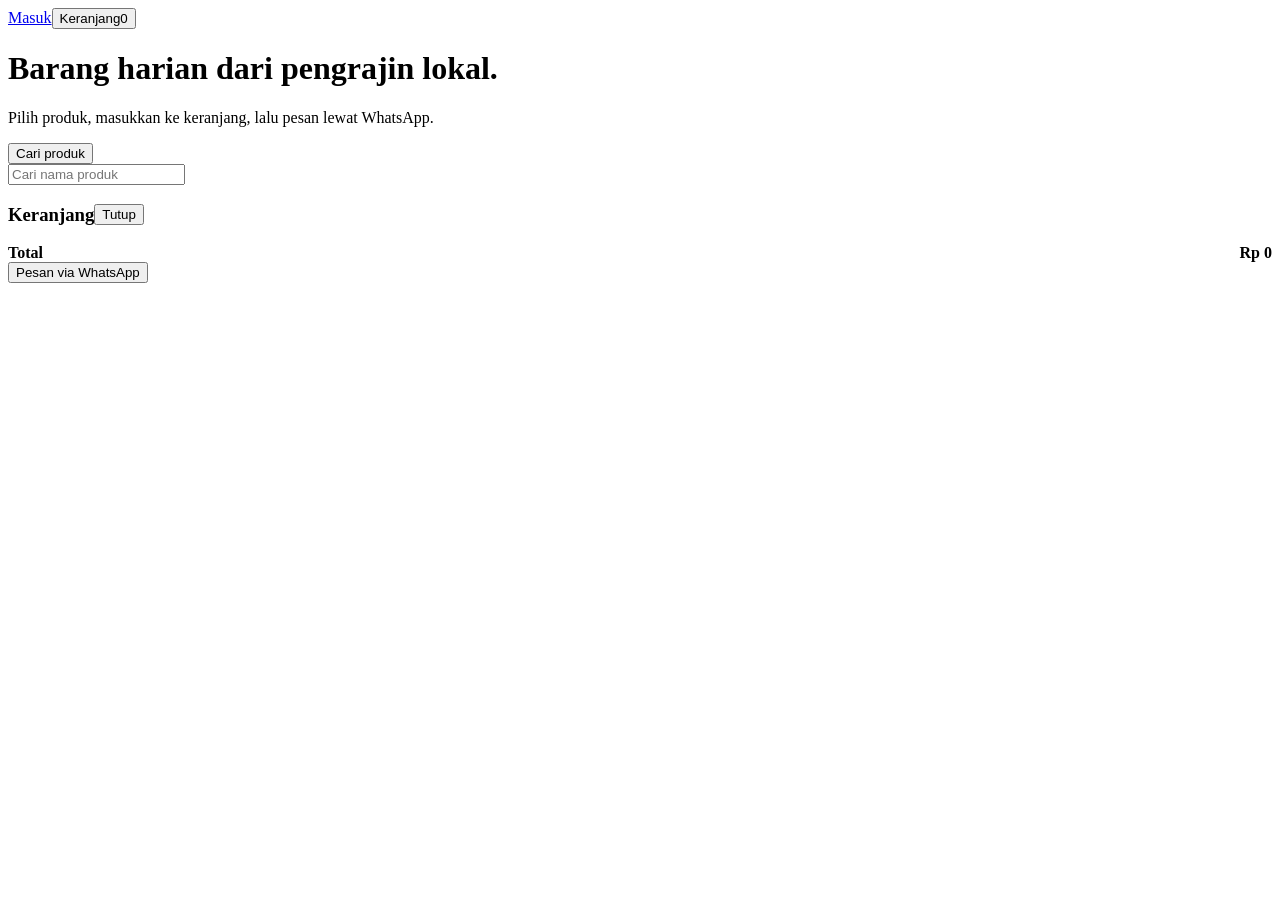
==== index.html @ d32e11f3 "Add files via upload" ====
<!DOCTYPE html><html lang="id"><head><meta charset="utf-8"><meta name="viewport" content="width=device-width, initial-scale=1, viewport-fit=cover"><link href="https://fonts.googleapis.com/css2?family=Bricolage+Grotesque:wght@600;700&family=Figtree:wght@400;500;600&display=swap" rel="stylesheet"><link rel="stylesheet" href="css/style.css"><title>Toko Online</title></head>
<body>
<nav class="nav"><div class="wrap"><div class="logo brand"><i></i></div><div class="sp"></div>
<a class="btn ghost sm" href="login.html">Masuk</a><button class="btn sm" onclick="drawer(true)">Keranjang<span class="cartn" id="cn">0</span></button></div></nav>
<div class="wrap">
<div class="hero"><h1>Barang harian dari pengrajin lokal.</h1><p>Pilih produk, masukkan ke keranjang, lalu pesan lewat WhatsApp.</p><button class="btn" onclick="$('cari').focus()">Cari produk</button></div>
<div class="tools" id="cats"><input class="search" id="cari" placeholder="Cari nama produk" aria-label="Cari produk"></div>
<div class="grid" id="grid"></div></div>
<aside class="drawer" id="drawer" aria-label="Keranjang">
<div style="display:flex;align-items:center"><h3>Keranjang</h3><div class="sp"></div><button class="btn ghost sm" onclick="drawer(false)">Tutup</button></div>
<div class="list" id="clist"></div>
<div style="display:flex;justify-content:space-between;font-weight:600"><span>Total</span><span id="ctot">Rp 0</span></div>
<button class="btn" onclick="order()">Pesan via WhatsApp</button></aside>
<script src="js/config.js"></script><script src="js/common.js"></script>
<script>
let P=[],S={nama:'Toko Saya'},cart={},cat='Semua',q='';
(async()=>{S=await loadJSON('data/settings.json',S);brand(S);P=await loadJSON('data/products.json',[]);renderStore()})();
const pic=p=>p.img?`<img src="${esc(src(p.img))}" alt="${esc(p.n)}" loading="lazy">`:'📦';
function renderStore(){
  const cats=['Semua',...new Set(P.map(p=>p.c))];
  $('cats').querySelectorAll('.chip').forEach(e=>e.remove());
  cats.forEach(c=>{const b=document.createElement('button');b.className='chip'+(c===cat?' on':'');b.textContent=c;b.onclick=()=>{cat=c;renderStore()};$('cats').appendChild(b)});
  const l=P.filter(p=>(cat==='Semua'||p.c===cat)&&p.n.toLowerCase().includes(q));
  $('grid').innerHTML=l.length?l.map(p=>`<article class="prod"><div class="img" style="background:var(--soft)">${pic(p)}</div><div class="b"><span class="cat">${esc(p.c)}</span><h3 style="font-size:17px">${esc(p.n)}</h3>${p.d?`<p class="desc">${esc(p.d)}</p>`:''}${p.s===0?'<span class="badge b-bad">Habis</span>':p.s<=5?`<span class="badge b-warn">Sisa ${p.s}</span>`:''}<div class="row"><span class="price">${rp(p.p)}</span><button class="btn sm" ${p.s===0?'disabled':''} onclick="add(${p.id})">Tambah</button></div></div></article>`).join(''):'<p class="empty" style="grid-column:1/-1">Belum ada produk yang cocok. Coba kata kunci lain.</p>';
  renderCart();
}
$('cari').oninput=e=>{q=e.target.value.toLowerCase();renderStore()};
function add(id){const p=P.find(x=>x.id===id);if((cart[id]||0)<p.s){cart[id]=(cart[id]||0)+1;renderCart();drawer(true)}}
function chg(id,d){const p=P.find(x=>x.id===id),n=(cart[id]||0)+d;if(n<=0)delete cart[id];else if(n<=p.s)cart[id]=n;renderCart()}
const items=()=>Object.keys(cart).map(Number).map(i=>P.find(x=>x.id===i)).filter(Boolean);
function renderCart(){
  const l=items();$('cn').textContent=l.reduce((a,p)=>a+cart[p.id],0);
  $('clist').innerHTML=l.length?l.map(p=>`<div class="li"><div class="t" style="background:var(--soft)">${pic(p)}</div><div><div style="font-weight:500">${esc(p.n)}</div><small style="color:var(--mute)">${rp(p.p)}</small></div><div class="qty"><button onclick="chg(${p.id},-1)" aria-label="Kurangi">−</button>${cart[p.id]}<button onclick="chg(${p.id},1)" aria-label="Tambah">+</button></div></div>`).join(''):'<p class="empty">Keranjang masih kosong. Tambahkan produk dari daftar.</p>';
  $('ctot').textContent=rp(l.reduce((a,p)=>a+cart[p.id]*p.p,0));
}
function drawer(o){$('drawer').classList.toggle('on',o)}
function order(){
  const l=items();if(!l.length)return;
  if(!S.wa){alert('Nomor WhatsApp toko belum diatur. Hubungi pemilik toko.');return}
  const tot=l.reduce((a,p)=>a+cart[p.id]*p.p,0);
  const txt='Halo, saya ingin memesan:\n'+l.map(p=>`- ${p.n} x${cart[p.id]} = ${rp(p.p*cart[p.id])}`).join('\n')+'\nTotal: '+rp(tot);
  open('https://wa.me/'+S.wa+'?text='+encodeURIComponent(txt),'_blank');
}
</script></body></html>
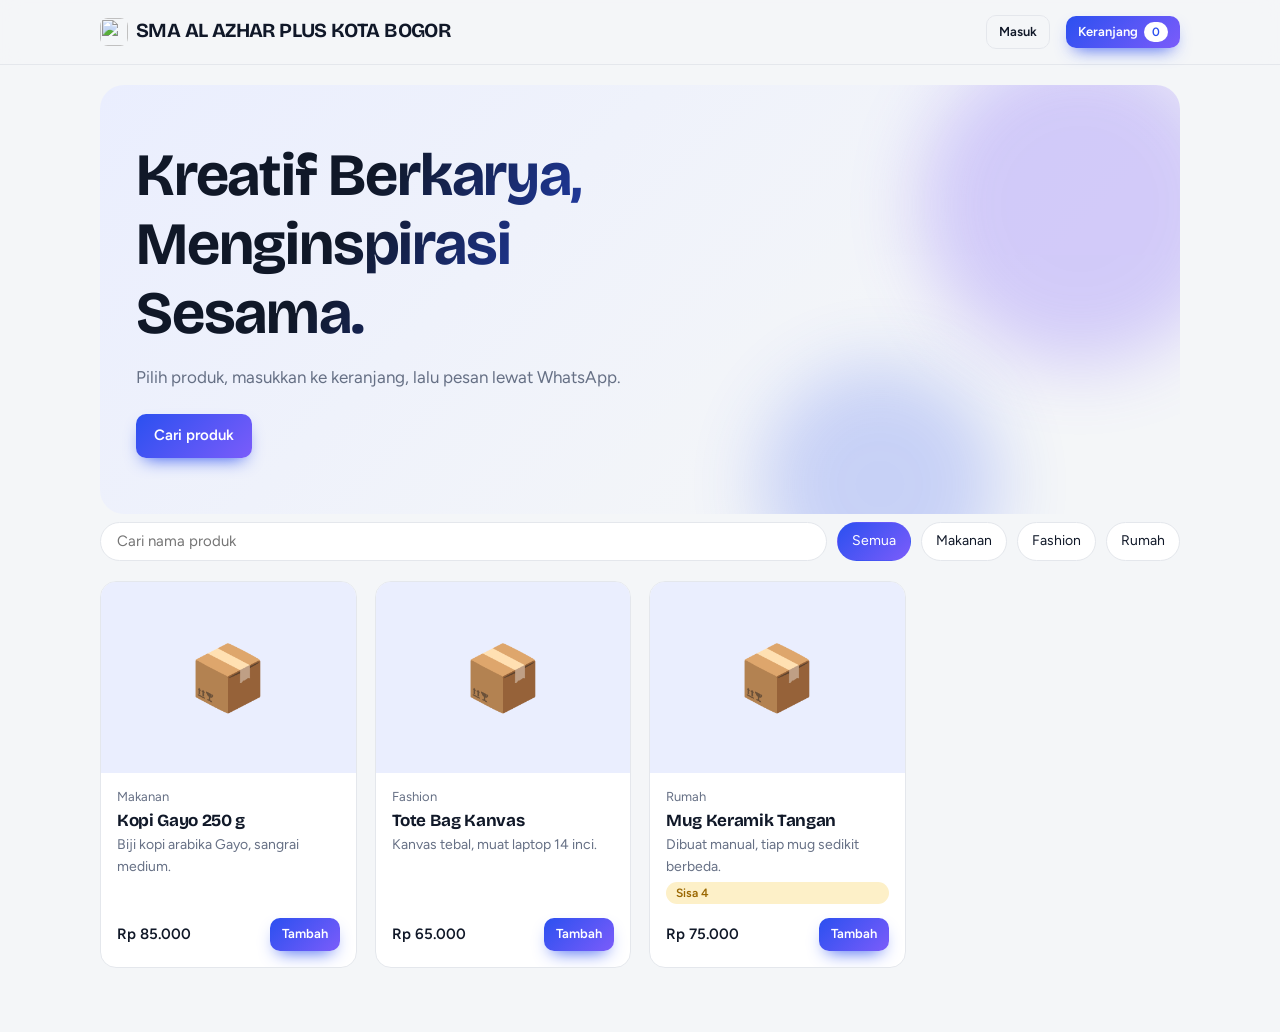
==== commit 573974c9: "Update index.html" ====
--- a/index.html
+++ b/index.html
@@ -3,7 +3,7 @@
 <nav class="nav"><div class="wrap"><div class="logo brand"><i></i></div><div class="sp"></div>
 <a class="btn ghost sm" href="login.html">Masuk</a><button class="btn sm" onclick="drawer(true)">Keranjang<span class="cartn" id="cn">0</span></button></div></nav>
 <div class="wrap">
-<div class="hero"><h1>Barang harian dari pengrajin lokal.</h1><p>Pilih produk, masukkan ke keranjang, lalu pesan lewat WhatsApp.</p><button class="btn" onclick="$('cari').focus()">Cari produk</button></div>
+<div class="hero"><h1>Kreatif Berkarya, Menginspirasi Sesama.</h1><p>Pilih produk, masukkan ke keranjang, lalu pesan lewat WhatsApp.</p><button class="btn" onclick="$('cari').focus()">Cari produk</button></div>
 <div class="tools" id="cats"><input class="search" id="cari" placeholder="Cari nama produk" aria-label="Cari produk"></div>
 <div class="grid" id="grid"></div></div>
 <aside class="drawer" id="drawer" aria-label="Keranjang">
--- a/css/style.css
+++ b/css/style.css
@@ -0,0 +1,155 @@
+
+:root{--bg:#F4F6F8;--card:#fff;--ink:#101828;--mute:#667085;--line:#E4E7EC;--acc:#2B50F0;--acc-ink:#fff;--soft:#EAEEFE;--ok:#0E8F6B;--okbg:#DDF5EC;--warn:#9A6700;--warnbg:#FDF0C8;--bad:#C0392B;--badbg:#FBE3E0;
+box-sizing:border-box;padding-top:env(safe-area-inset-top,0px);padding-bottom:env(safe-area-inset-bottom,0px)}
+@media (prefers-color-scheme:dark){:root:not([data-theme="light"]){--bg:#0D1117;--card:#161B22;--ink:#EDF0F4;--mute:#98A2B3;--line:#2A313C;--acc:#6D8BFF;--acc-ink:#0D1117;--soft:#1C2542;--ok:#4CD1A5;--okbg:#12332A;--warn:#F5C451;--warnbg:#3A2F10;--bad:#FF8A7A;--badbg:#3D1D19}}
+:root[data-theme="dark"]{--bg:#0D1117;--card:#161B22;--ink:#EDF0F4;--mute:#98A2B3;--line:#2A313C;--acc:#6D8BFF;--acc-ink:#0D1117;--soft:#1C2542;--ok:#4CD1A5;--okbg:#12332A;--warn:#F5C451;--warnbg:#3A2F10;--bad:#FF8A7A;--badbg:#3D1D19}
+html{scroll-padding-top:env(safe-area-inset-top,0px)}
+*{box-sizing:border-box}
+body{margin:0;background:var(--bg);color:var(--ink);font:400 15px/1.55 Figtree,system-ui,sans-serif}
+h1,h2,h3{font-family:'Bricolage Grotesque',Figtree,sans-serif;margin:0;letter-spacing:-.02em;line-height:1.15}
+button,input,select{font:inherit;color:inherit}
+button{cursor:pointer}
+:focus-visible{outline:2px solid var(--acc);outline-offset:2px}
+.btn{background:var(--acc);color:var(--acc-ink);border:0;border-radius:10px;padding:10px 18px;font-weight:600}
+.btn.ghost{background:transparent;color:var(--ink);border:1px solid var(--line)}
+.btn.sm{padding:6px 12px;font-size:13px}
+.btn:hover{filter:brightness(1.08)}
+.view{display:none}.view.on{display:block}
+.wrap{max-width:1120px;margin:0 auto;padding:0 20px}
+/* store */
+.nav{position:sticky;top:0;background:var(--bg);border-bottom:1px solid var(--line);z-index:5}
+.nav .wrap{display:flex;align-items:center;gap:16px;height:64px}
+.logo{font:700 20px 'Bricolage Grotesque',sans-serif;letter-spacing:-.03em}
+.logo i{display:inline-block;width:12px;height:12px;background:var(--acc);border-radius:3px;margin-right:8px}
+.sp{flex:1}
+.hero{padding:56px 0 32px}
+.hero h1{font-size:clamp(34px,6vw,60px);max-width:14ch}
+.hero p{color:var(--mute);max-width:46ch;margin:16px 0 24px;font-size:17px}
+.tools{display:flex;gap:10px;flex-wrap:wrap;margin:8px 0 20px}
+.chip{border:1px solid var(--line);background:var(--card);border-radius:99px;padding:6px 14px;font-size:14px}
+.chip.on{background:var(--ink);color:var(--bg);border-color:var(--ink)}
+.search{flex:1;min-width:180px;border:1px solid var(--line);background:var(--card);border-radius:99px;padding:7px 16px}
+.grid{display:grid;grid-template-columns:repeat(auto-fill,minmax(230px,1fr));gap:18px;padding-bottom:64px}
+.prod{background:var(--card);border:1px solid var(--line);border-radius:16px;overflow:hidden;display:flex;flex-direction:column}
+.prod .img{aspect-ratio:4/3;display:grid;place-items:center;font-size:64px}
+.prod .b{padding:14px 16px 16px;display:flex;flex-direction:column;gap:4px;flex:1}
+.prod .cat{color:var(--mute);font-size:13px}
+.prod .row{display:flex;justify-content:space-between;align-items:center;margin-top:auto;padding-top:10px}
+.price{font-weight:600}
+.badge{border-radius:99px;padding:2px 10px;font-size:12px;font-weight:600;display:inline-block}
+.b-ok{background:var(--okbg);color:var(--ok)}.b-warn{background:var(--warnbg);color:var(--warn)}.b-bad{background:var(--badbg);color:var(--bad)}
+.cartn{background:var(--acc);color:var(--acc-ink);border-radius:99px;font-size:12px;padding:1px 8px;margin-left:6px}
+.drawer{position:fixed;top:0;right:0;bottom:0;width:min(400px,100%);background:var(--card);border-left:1px solid var(--line);z-index:20;transform:translateX(100%);transition:transform .25s;padding:20px;display:flex;flex-direction:column;gap:14px;padding-top:calc(20px + env(safe-area-inset-top,0px));padding-bottom:calc(20px + env(safe-area-inset-bottom,0px))}
+.drawer.on{transform:none}
+.drawer .list{flex:1;overflow:auto;display:flex;flex-direction:column;gap:12px}
+.li{display:flex;gap:12px;align-items:center}
+.li .t{width:44px;height:44px;border-radius:10px;display:grid;place-items:center;font-size:24px}
+.qty{display:flex;align-items:center;gap:8px;margin-left:auto}
+.qty button{width:26px;height:26px;border-radius:8px;border:1px solid var(--line);background:none}
+.empty{color:var(--mute);text-align:center;padding:32px 0}
+/* login */
+.auth{min-height:100vh;display:grid;grid-template-columns:1fr 1fr}
+.auth .side{background:var(--ink);color:var(--bg);padding:48px;display:flex;flex-direction:column;justify-content:space-between}
+.auth .side h2{font-size:clamp(28px,4vw,44px);max-width:14ch}
+.auth .side p{opacity:.7;max-width:36ch}
+.auth .form{display:grid;place-items:center;padding:32px 20px}
+.card{background:var(--card);border:1px solid var(--line);border-radius:16px;padding:24px}
+.form .card{width:min(400px,100%);padding:32px}
+label{display:block;font-weight:500;font-size:14px;margin:16px 0 6px}
+input,select{width:100%;border:1px solid var(--line);background:var(--bg);border-radius:10px;padding:10px 12px}
+.err{color:var(--bad);font-size:14px;min-height:20px;margin-top:10px}
+.hint{color:var(--mute);font-size:13px;margin-top:16px;background:var(--soft);padding:10px 12px;border-radius:10px}
+/* dashboard */
+.dash{display:grid;grid-template-columns:230px 1fr;min-height:100vh}
+.sb{background:var(--card);border-right:1px solid var(--line);padding:20px 14px;display:flex;flex-direction:column;gap:4px}
+.sb .logo{padding:0 10px 18px}
+.sb a{display:block;padding:9px 12px;border-radius:10px;color:var(--mute);text-decoration:none;font-weight:500;cursor:pointer}
+.sb a.on{background:var(--soft);color:var(--acc)}
+.main{padding:24px;min-width:0}
+.top{display:flex;align-items:center;gap:12px;margin-bottom:22px;flex-wrap:wrap}
+.top h2{font-size:26px}
+.stats{display:grid;grid-template-columns:repeat(auto-fit,minmax(200px,1fr));gap:14px;margin-bottom:14px}
+.stat small{color:var(--mute)}.stat b{display:block;font:700 26px 'Bricolage Grotesque',sans-serif;margin-top:4px}
+.stat span{font-size:13px;color:var(--ok)}
+.two{display:grid;grid-template-columns:1.6fr 1fr;gap:14px;margin-bottom:14px}
+.scroll{overflow-x:auto}
+table{width:100%;border-collapse:collapse;font-size:14px}
+th{text-align:left;color:var(--mute);font-weight:500;padding:8px 10px;border-bottom:1px solid var(--line)}
+td{padding:10px;border-bottom:1px solid var(--line);white-space:nowrap}
+tr:last-child td{border-bottom:0}
+.bar{fill:var(--acc);opacity:.85}.bar:hover{opacity:1}
+.ax{fill:var(--mute);font-size:11px}
+.pane{display:none}.pane.on{display:block}
+textarea{width:100%;border:1px solid var(--line);background:var(--bg);border-radius:10px;padding:10px 12px;resize:vertical}
+.prod .img{overflow:hidden}.prod .img img{width:100%;height:100%;object-fit:cover}
+.li .t{overflow:hidden;flex:none}.li .t img{width:100%;height:100%;object-fit:cover}
+.desc{color:var(--mute);font-size:14px;margin:0;display:-webkit-box;-webkit-line-clamp:2;-webkit-box-orient:vertical;overflow:hidden}
+.modal{position:fixed;inset:0;background:rgba(16,24,40,.55);display:none;place-items:center;padding:16px;z-index:30;overflow:auto}.modal.on{display:grid}
+.modal .card{width:min(480px,100%)}
+.drop{display:grid;place-items:center;aspect-ratio:16/9;border:1.5px dashed var(--line);border-radius:12px;overflow:hidden;cursor:pointer;color:var(--mute);margin:0}.drop img{width:100%;height:100%;object-fit:cover}
+.row3{display:grid;grid-template-columns:1.4fr 1fr 1fr;gap:10px}
+@media (max-width:520px){.row3{grid-template-columns:1fr}}
+@media (max-width:820px){.auth{grid-template-columns:1fr}.auth .side{display:none}.dash{grid-template-columns:1fr}.sb{flex-direction:row;overflow-x:auto;border-right:0;border-bottom:1px solid var(--line);padding:10px}.sb .logo{display:none}.sb a{white-space:nowrap}.two{grid-template-columns:1fr}}
+@media (prefers-reduced-motion:reduce){*{transition:none!important}}
+
+/* ===== Efek visual: tampilan lebih hidup ===== */
+:root{--acc2:#7B5CFA}
+@media (prefers-color-scheme:dark){:root:not([data-theme="light"]){--acc2:#B392FF}}
+:root[data-theme="dark"]{--acc2:#B392FF}
+@keyframes fade{from{opacity:0;transform:translateY(8px)}to{opacity:1;transform:none}}
+@keyframes rise{from{opacity:0;transform:translateY(14px)}to{opacity:1;transform:none}}
+@keyframes drift{from{transform:translate(0,0) scale(1)}to{transform:translate(-40px,30px) scale(1.15)}}
+@keyframes flow{0%,100%{background-position:0 0}50%{background-position:100% 100%}}
+@keyframes pulse{0%{box-shadow:0 0 0 0 var(--acc)}70%,100%{box-shadow:0 0 0 9px transparent}}
+@keyframes grow{from{transform:scaleY(0)}to{transform:scaleY(1)}}
+.view.on,.pane.on{animation:fade .35s ease both}
+.nav{backdrop-filter:blur(10px);background:color-mix(in srgb,var(--bg) 82%,transparent)}
+.logo i{background:linear-gradient(135deg,var(--acc),var(--acc2));animation:pulse 2.4s infinite}
+.btn{background:linear-gradient(135deg,var(--acc),var(--acc2));box-shadow:0 8px 18px -8px var(--acc);transition:transform .15s,box-shadow .2s,filter .2s}
+.btn:hover{transform:translateY(-2px);box-shadow:0 12px 22px -8px var(--acc)}
+.btn:active{transform:scale(.96)}
+.btn.ghost{background:transparent;box-shadow:none}
+.btn.ghost:hover{background:var(--soft);box-shadow:none}
+.hero{position:relative;isolation:isolate;overflow:hidden;background:linear-gradient(135deg,var(--soft),transparent 75%);border-radius:24px;padding:56px 36px;margin-top:20px}
+.hero::before,.hero::after{content:"";position:absolute;border-radius:50%;z-index:-1;filter:blur(36px);animation:drift 11s ease-in-out infinite alternate}
+.hero::before{width:320px;height:320px;right:-60px;top:-40px;background:var(--acc2);opacity:.28}
+.hero::after{width:240px;height:240px;right:180px;bottom:-90px;background:var(--acc);opacity:.22;animation-duration:14s}
+.hero h1{background:linear-gradient(120deg,var(--ink) 40%,var(--acc));-webkit-background-clip:text;background-clip:text;color:transparent}
+.chip{transition:transform .15s,background .2s,border-color .2s}
+.chip:hover{transform:translateY(-2px);border-color:var(--acc)}
+.chip.on{background:linear-gradient(135deg,var(--acc),var(--acc2));border-color:transparent;color:var(--acc-ink)}
+.prod{transition:transform .25s,box-shadow .25s,border-color .25s;animation:rise .45s ease both}
+.prod:hover{transform:translateY(-6px);border-color:var(--acc);box-shadow:0 20px 34px -18px rgba(43,80,240,.45)}
+.prod .img{transition:font-size .3s}.prod:hover .img{font-size:76px}
+.prod .img img{transition:transform .5s}.prod:hover .img img{transform:scale(1.08)}
+.prod:nth-child(2){animation-delay:.05s}.prod:nth-child(3){animation-delay:.1s}.prod:nth-child(4){animation-delay:.15s}.prod:nth-child(5){animation-delay:.2s}.prod:nth-child(n+6){animation-delay:.25s}
+.cartn{display:inline-block;background:var(--acc-ink);color:var(--acc)}
+.drawer.on{box-shadow:-24px 0 48px -24px rgba(0,0,0,.4)}
+.li{transition:transform .2s}.li:hover{transform:translateX(3px)}
+.qty button{transition:background .15s,transform .15s}.qty button:hover{background:var(--soft);transform:scale(1.12)}
+input,select,textarea{transition:border-color .2s,box-shadow .2s}
+input:focus,select:focus,textarea:focus{outline:none;border-color:var(--acc);box-shadow:0 0 0 4px var(--soft)}
+.auth .side{color:#fff;background:linear-gradient(150deg,#101828 10%,#1E2E80 55%,var(--acc2));background-size:180% 180%;animation:flow 14s ease infinite}
+.form .card{box-shadow:0 30px 60px -30px rgba(43,80,240,.35)}
+.sb a{position:relative;transition:background .2s,color .2s,padding-left .2s}
+.sb a:hover{background:var(--soft);color:var(--acc);padding-left:16px}
+.sb a.on::before{content:"";position:absolute;left:0;top:8px;bottom:8px;width:3px;border-radius:3px;background:linear-gradient(var(--acc),var(--acc2))}
+.stat{position:relative;overflow:hidden;transition:transform .25s,box-shadow .25s}
+.stat::before{content:"";position:absolute;left:0;right:0;top:0;height:3px;background:linear-gradient(90deg,var(--acc),var(--acc2))}
+.stat:hover{transform:translateY(-4px);box-shadow:0 16px 28px -18px rgba(43,80,240,.5)}
+tr:hover td{background:var(--soft)}
+td{transition:background .15s}
+.bar{fill:url(#g);transform-box:fill-box;transform-origin:bottom;animation:grow .8s cubic-bezier(.2,.8,.2,1) both;transition:opacity .2s}
+#chart rect:nth-of-type(2){animation-delay:.07s}#chart rect:nth-of-type(3){animation-delay:.14s}#chart rect:nth-of-type(4){animation-delay:.21s}#chart rect:nth-of-type(5){animation-delay:.28s}#chart rect:nth-of-type(6){animation-delay:.35s}#chart rect:nth-of-type(7){animation-delay:.42s}
+.badge{transition:transform .15s}.badge:hover{transform:scale(1.08)}
+.modal.on .card{animation:rise .3s ease both}
+@media (prefers-reduced-motion:reduce){*,*::before,*::after{animation:none!important;transition:none!important}}
+
+a.btn{display:inline-block;text-decoration:none}
+.logo img{width:28px;height:28px;border-radius:8px;object-fit:cover;margin-right:8px;vertical-align:middle}
+.toast{position:fixed;left:50%;bottom:calc(24px + env(safe-area-inset-bottom,0px));transform:translateX(-50%) translateY(20px);background:var(--ink);color:var(--bg);padding:10px 18px;border-radius:12px;opacity:0;pointer-events:none;transition:.25s;z-index:40;max-width:90%}
+.toast.on{opacity:1;transform:translateX(-50%)}
+.set{max-width:560px}.logo-row{display:flex;gap:14px;align-items:center}
+.logo-prev{width:72px;height:72px;border-radius:16px;border:1.5px dashed var(--line);display:grid;place-items:center;overflow:hidden;cursor:pointer;color:var(--mute);font-size:12px;text-align:center;flex:none;margin:0}
+.logo-prev img{width:100%;height:100%;object-fit:cover}
+button:disabled{opacity:.5;cursor:wait}
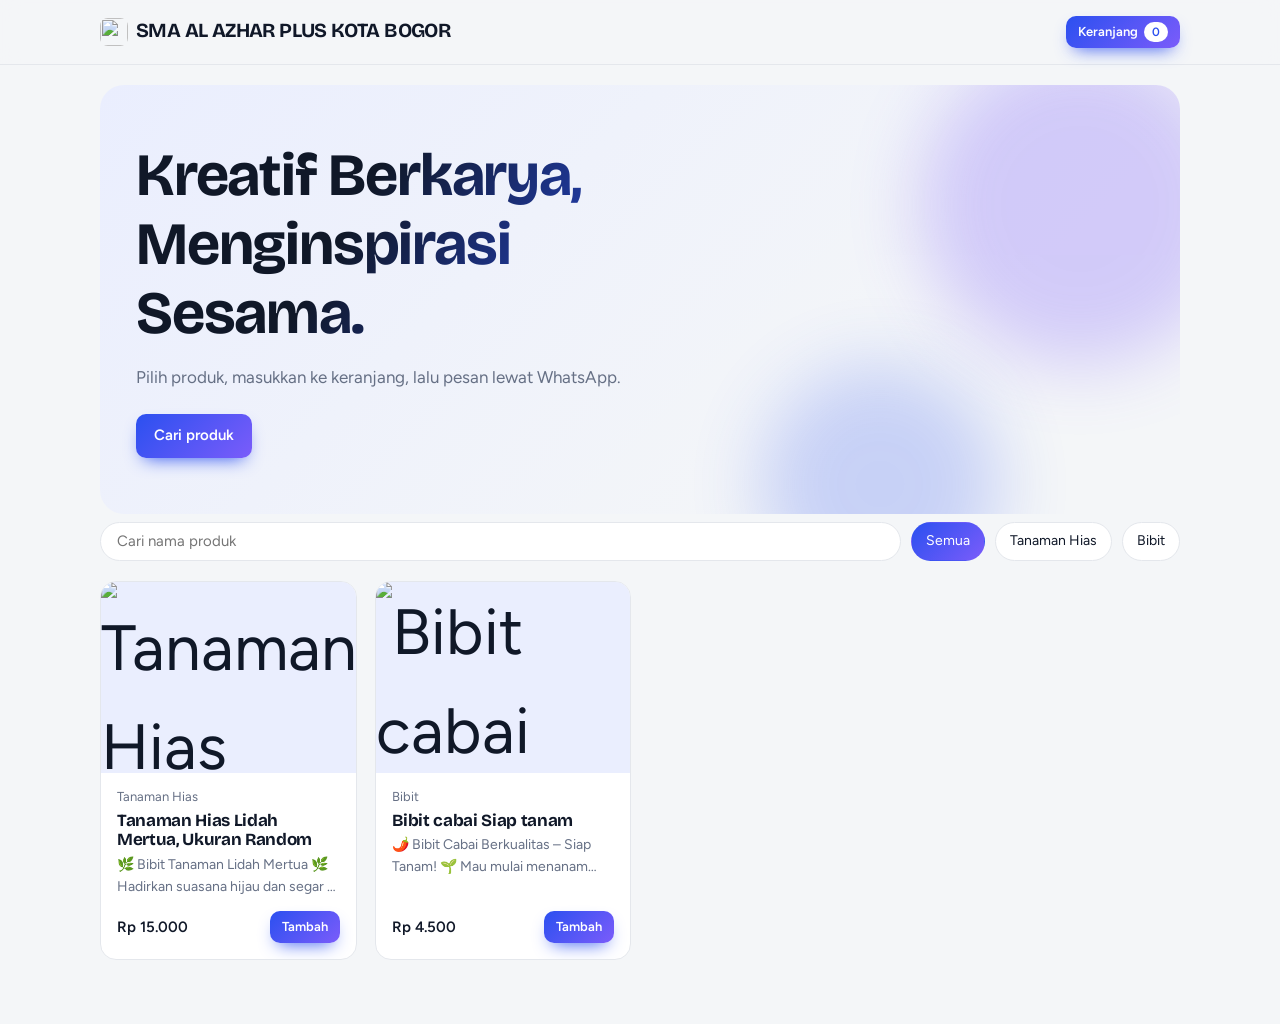
==== commit 8cb88a6d: "Update index.html" ====
--- a/index.html
+++ b/index.html
@@ -1,7 +1,7 @@
 <!DOCTYPE html><html lang="id"><head><meta charset="utf-8"><meta name="viewport" content="width=device-width, initial-scale=1, viewport-fit=cover"><link href="https://fonts.googleapis.com/css2?family=Bricolage+Grotesque:wght@600;700&family=Figtree:wght@400;500;600&display=swap" rel="stylesheet"><link rel="stylesheet" href="css/style.css"><title>Toko Online</title></head>
 <body>
 <nav class="nav"><div class="wrap"><div class="logo brand"><i></i></div><div class="sp"></div>
-<a class="btn ghost sm" href="login.html">Masuk</a><button class="btn sm" onclick="drawer(true)">Keranjang<span class="cartn" id="cn">0</span></button></div></nav>
+<button class="btn sm" onclick="drawer(true)">Keranjang<span class="cartn" id="cn">0</span></button></div></nav>
 <div class="wrap">
 <div class="hero"><h1>Kreatif Berkarya, Menginspirasi Sesama.</h1><p>Pilih produk, masukkan ke keranjang, lalu pesan lewat WhatsApp.</p><button class="btn" onclick="$('cari').focus()">Cari produk</button></div>
 <div class="tools" id="cats"><input class="search" id="cari" placeholder="Cari nama produk" aria-label="Cari produk"></div>
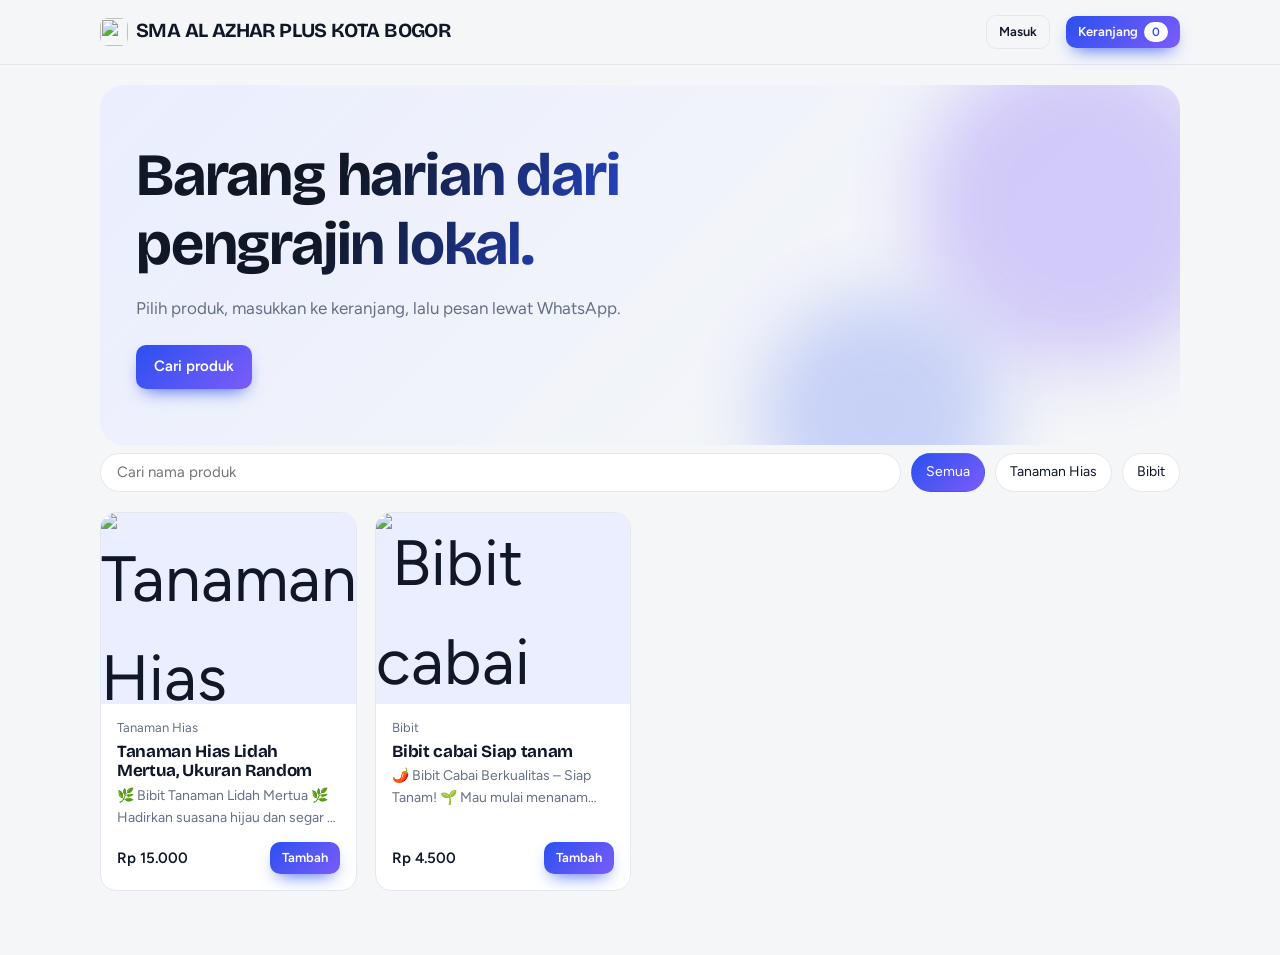
==== commit ba1843c4: "Add files via upload" ====
--- a/index.html
+++ b/index.html
@@ -1,11 +1,18 @@
-<!DOCTYPE html><html lang="id"><head><meta charset="utf-8"><meta name="viewport" content="width=device-width, initial-scale=1, viewport-fit=cover"><link href="https://fonts.googleapis.com/css2?family=Bricolage+Grotesque:wght@600;700&family=Figtree:wght@400;500;600&display=swap" rel="stylesheet"><link rel="stylesheet" href="css/style.css"><title>Toko Online</title></head>
+<!DOCTYPE html><html lang="id"><head><meta charset="utf-8"><meta name="viewport" content="width=device-width, initial-scale=1, viewport-fit=cover"><link href="https://fonts.googleapis.com/css2?family=Bricolage+Grotesque:wght@600;700&family=Figtree:wght@400;500;600&display=swap" rel="stylesheet"><link rel="stylesheet" href="css/style.css"><title>Toko Online</title><style>
+.prod{cursor:pointer}
+.plink{background:none;border:0;padding:0;font:inherit;letter-spacing:inherit;text-align:left;cursor:pointer;color:inherit}
+.plink:hover{color:var(--acc)}
+.dimg{aspect-ratio:4/3;border-radius:14px;overflow:hidden;background:var(--soft);display:grid;place-items:center;font-size:80px;margin-bottom:14px}
+.dimg img{width:100%;height:100%;object-fit:cover}
+</style></head>
 <body>
 <nav class="nav"><div class="wrap"><div class="logo brand"><i></i></div><div class="sp"></div>
-<button class="btn sm" onclick="drawer(true)">Keranjang<span class="cartn" id="cn">0</span></button></div></nav>
+<a class="btn ghost sm" href="login.html">Masuk</a><button class="btn sm" onclick="drawer(true)">Keranjang<span class="cartn" id="cn">0</span></button></div></nav>
 <div class="wrap">
-<div class="hero"><h1>Kreatif Berkarya, Menginspirasi Sesama.</h1><p>Pilih produk, masukkan ke keranjang, lalu pesan lewat WhatsApp.</p><button class="btn" onclick="$('cari').focus()">Cari produk</button></div>
+<div class="hero"><h1>Barang harian dari pengrajin lokal.</h1><p>Pilih produk, masukkan ke keranjang, lalu pesan lewat WhatsApp.</p><button class="btn" onclick="$('cari').focus()">Cari produk</button></div>
 <div class="tools" id="cats"><input class="search" id="cari" placeholder="Cari nama produk" aria-label="Cari produk"></div>
 <div class="grid" id="grid"></div></div>
+<div class="modal" id="dm" role="dialog" aria-modal="true" aria-labelledby="dt"><div class="card" id="dbody"></div></div>
 <aside class="drawer" id="drawer" aria-label="Keranjang">
 <div style="display:flex;align-items:center"><h3>Keranjang</h3><div class="sp"></div><button class="btn ghost sm" onclick="drawer(false)">Tutup</button></div>
 <div class="list" id="clist"></div>
@@ -21,7 +28,7 @@
   $('cats').querySelectorAll('.chip').forEach(e=>e.remove());
   cats.forEach(c=>{const b=document.createElement('button');b.className='chip'+(c===cat?' on':'');b.textContent=c;b.onclick=()=>{cat=c;renderStore()};$('cats').appendChild(b)});
   const l=P.filter(p=>(cat==='Semua'||p.c===cat)&&p.n.toLowerCase().includes(q));
-  $('grid').innerHTML=l.length?l.map(p=>`<article class="prod"><div class="img" style="background:var(--soft)">${pic(p)}</div><div class="b"><span class="cat">${esc(p.c)}</span><h3 style="font-size:17px">${esc(p.n)}</h3>${p.d?`<p class="desc">${esc(p.d)}</p>`:''}${p.s===0?'<span class="badge b-bad">Habis</span>':p.s<=5?`<span class="badge b-warn">Sisa ${p.s}</span>`:''}<div class="row"><span class="price">${rp(p.p)}</span><button class="btn sm" ${p.s===0?'disabled':''} onclick="add(${p.id})">Tambah</button></div></div></article>`).join(''):'<p class="empty" style="grid-column:1/-1">Belum ada produk yang cocok. Coba kata kunci lain.</p>';
+  $('grid').innerHTML=l.length?l.map(p=>`<article class="prod" onclick="detail(${p.id})"><div class="img" style="background:var(--soft)">${pic(p)}</div><div class="b"><span class="cat">${esc(p.c)}</span><h3 style="font-size:17px"><button class="plink" onclick="event.stopPropagation();detail(${p.id})">${esc(p.n)}</button></h3>${p.d?`<p class="desc">${esc(p.d)}</p>`:''}${p.s===0?'<span class="badge b-bad">Habis</span>':p.s<=5?`<span class="badge b-warn">Sisa ${p.s}</span>`:''}<div class="row"><span class="price">${rp(p.p)}</span><button class="btn sm" ${p.s===0?'disabled':''} onclick="event.stopPropagation();add(${p.id})">Tambah</button></div></div></article>`).join(''):'<p class="empty" style="grid-column:1/-1">Belum ada produk yang cocok. Coba kata kunci lain.</p>';
   renderCart();
 }
 $('cari').oninput=e=>{q=e.target.value.toLowerCase();renderStore()};
@@ -34,6 +41,22 @@
   $('ctot').textContent=rp(l.reduce((a,p)=>a+cart[p.id]*p.p,0));
 }
 function drawer(o){$('drawer').classList.toggle('on',o)}
+let cur=null,dq=1;
+function detail(id){cur=P.find(x=>x.id===id);if(!cur)return;dq=1;renderDetail();$('dm').classList.add('on')}
+function closeD(){$('dm').classList.remove('on')}
+function dchg(d){const max=cur.s-(cart[cur.id]||0);dq=Math.max(1,Math.min(max,dq+d));renderDetail()}
+function addN(){const p=cur;cart[p.id]=Math.min(p.s,(cart[p.id]||0)+dq);closeD();renderCart();drawer(true)}
+function renderDetail(){
+  const p=cur,max=p.s-(cart[p.id]||0);if(dq>max)dq=Math.max(1,max);
+  const bd=p.s===0?'<span class="badge b-bad">Habis</span>':p.s<=5?`<span class="badge b-warn">Sisa ${p.s}</span>`:`<span class="badge b-ok">Stok ${p.s}</span>`;
+  $('dbody').innerHTML=`<div class="dimg">${pic(p)}</div><span class="cat" style="color:var(--mute);font-size:13px">${esc(p.c)}</span>
+  <h2 id="dt" style="font-size:24px;margin:2px 0 8px">${esc(p.n)}</h2>
+  <div style="display:flex;gap:10px;align-items:center;margin-bottom:12px"><span class="price" style="font-size:20px">${rp(p.p)}</span>${bd}</div>
+  <p style="color:var(--mute);white-space:pre-line;margin:0 0 18px">${p.d?esc(p.d):'Belum ada keterangan untuk produk ini.'}</p>
+  <div style="display:flex;gap:12px;align-items:center">${max>0?`<div class="qty" style="margin:0"><button onclick="dchg(-1)" aria-label="Kurangi">−</button>${dq}<button onclick="dchg(1)" aria-label="Tambah">+</button></div><button class="btn" style="flex:1" onclick="addN()">Tambah ke keranjang</button>`:`<button class="btn" style="flex:1" disabled>${p.s?'Sudah maksimal di keranjang':'Stok habis'}</button>`}<button class="btn ghost" onclick="closeD()">Tutup</button></div>`;
+}
+$('dm').onclick=e=>{if(e.target===$('dm'))closeD()};
+document.addEventListener('keydown',e=>{if(e.key==='Escape')closeD()});
 function order(){
   const l=items();if(!l.length)return;
   if(!S.wa){alert('Nomor WhatsApp toko belum diatur. Hubungi pemilik toko.');return}
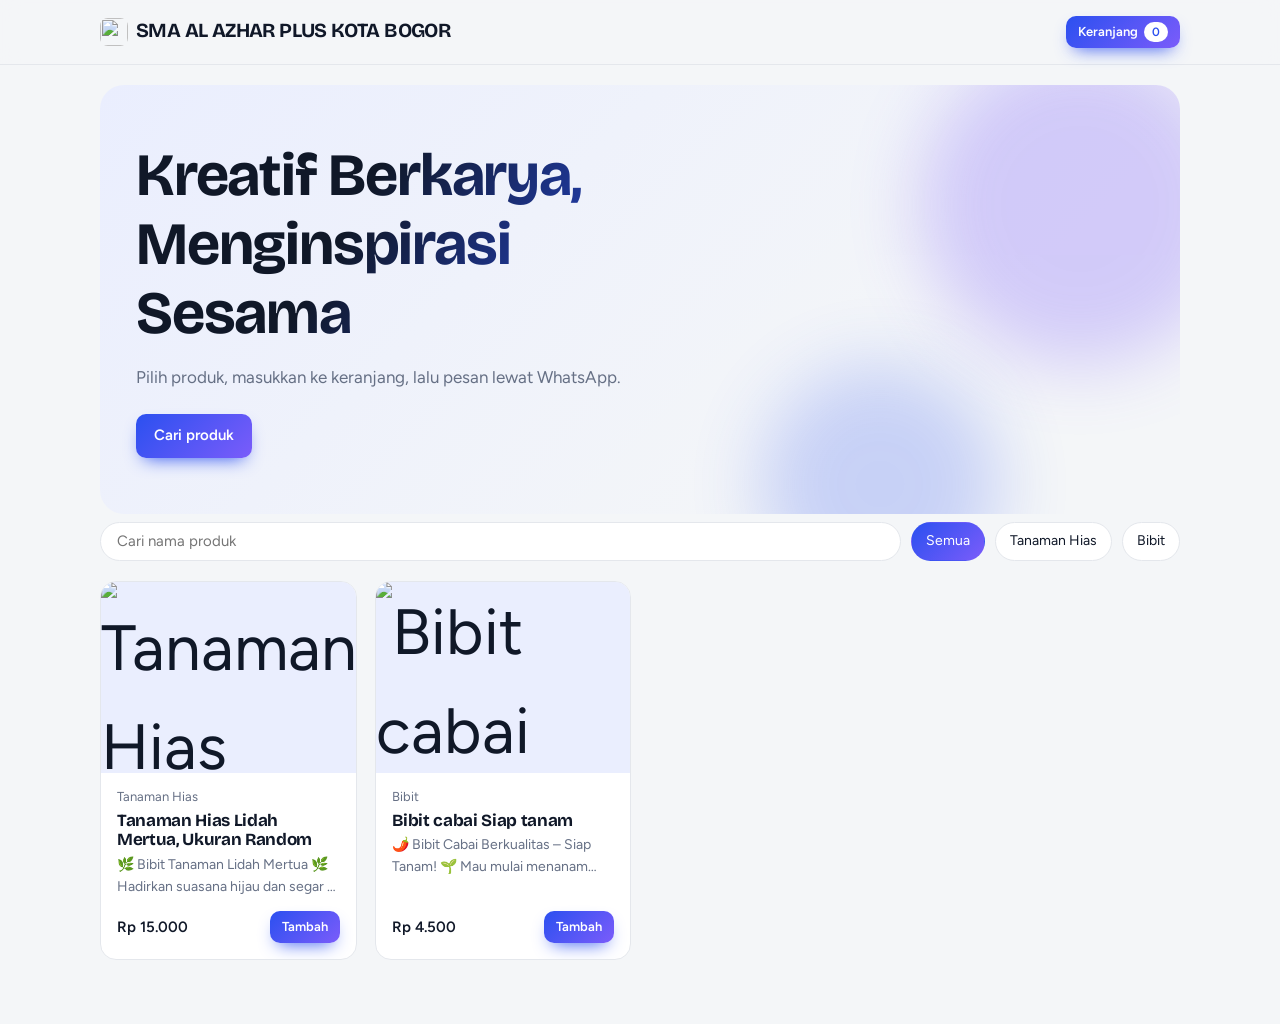
==== commit 2a3bd101: "Update index.html" ====
--- a/index.html
+++ b/index.html
@@ -7,9 +7,9 @@
 </style></head>
 <body>
 <nav class="nav"><div class="wrap"><div class="logo brand"><i></i></div><div class="sp"></div>
-<a class="btn ghost sm" href="login.html">Masuk</a><button class="btn sm" onclick="drawer(true)">Keranjang<span class="cartn" id="cn">0</span></button></div></nav>
+<button class="btn sm" onclick="drawer(true)">Keranjang<span class="cartn" id="cn">0</span></button></div></nav>
 <div class="wrap">
-<div class="hero"><h1>Barang harian dari pengrajin lokal.</h1><p>Pilih produk, masukkan ke keranjang, lalu pesan lewat WhatsApp.</p><button class="btn" onclick="$('cari').focus()">Cari produk</button></div>
+<div class="hero"><h1>Kreatif Berkarya, Menginspirasi Sesama</h1><p>Pilih produk, masukkan ke keranjang, lalu pesan lewat WhatsApp.</p><button class="btn" onclick="$('cari').focus()">Cari produk</button></div>
 <div class="tools" id="cats"><input class="search" id="cari" placeholder="Cari nama produk" aria-label="Cari produk"></div>
 <div class="grid" id="grid"></div></div>
 <div class="modal" id="dm" role="dialog" aria-modal="true" aria-labelledby="dt"><div class="card" id="dbody"></div></div>
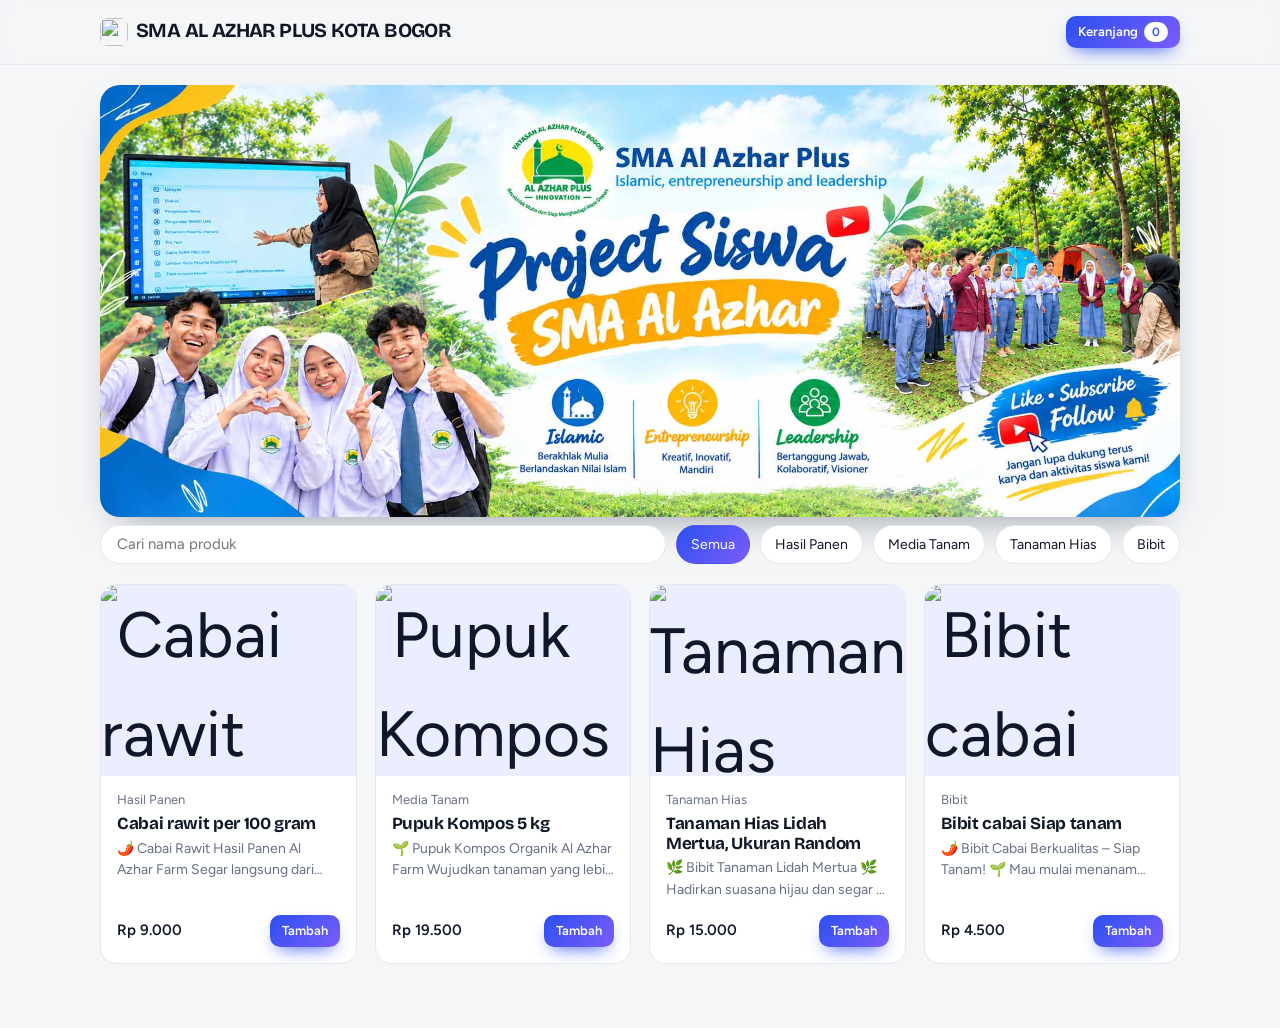
==== commit 15d4cf72: "Add files via upload" ====
--- a/index.html
+++ b/index.html
@@ -4,12 +4,33 @@
 .plink:hover{color:var(--acc)}
 .dimg{aspect-ratio:4/3;border-radius:14px;overflow:hidden;background:var(--soft);display:grid;place-items:center;font-size:80px;margin-bottom:14px}
 .dimg img{width:100%;height:100%;object-fit:cover}
+.banner{margin:20px 0 8px;border-radius:20px;overflow:hidden;box-shadow:0 18px 40px -22px rgba(16,24,40,.5)}
+.banner img{display:block;width:100%;height:auto}
+@media (max-width:700px){
+.wrap{padding:0 12px}
+.nav .wrap{height:56px}
+.banner{margin:12px 0 4px;border-radius:14px}
+.search{flex:1 0 100%}
+.chip{padding:5px 12px;font-size:13px}
+.grid{grid-template-columns:repeat(2,minmax(0,1fr));gap:10px;padding-bottom:40px}
+.prod{border-radius:12px}
+.prod .img,.prod:hover .img{aspect-ratio:1/1;font-size:44px}
+.prod .b{padding:8px 10px 10px;gap:2px}
+.prod .cat{font-size:11px}
+.prod h3{font-size:13px!important;font-weight:600;line-height:1.3;display:-webkit-box;-webkit-line-clamp:2;-webkit-box-orient:vertical;overflow:hidden}
+.prod .desc{display:none}
+.prod .badge{font-size:11px;padding:1px 8px;align-self:flex-start}
+.prod .price{font-size:14px;font-weight:700}
+.prod .row{flex-direction:column;align-items:stretch;gap:6px;padding-top:6px}
+.prod .row .btn{width:100%;padding:6px 0;font-size:13px}
+.prod:hover{transform:none}
+}
 </style></head>
 <body>
 <nav class="nav"><div class="wrap"><div class="logo brand"><i></i></div><div class="sp"></div>
 <button class="btn sm" onclick="drawer(true)">Keranjang<span class="cartn" id="cn">0</span></button></div></nav>
 <div class="wrap">
-<div class="hero"><h1>Kreatif Berkarya, Menginspirasi Sesama</h1><p>Pilih produk, masukkan ke keranjang, lalu pesan lewat WhatsApp.</p><button class="btn" onclick="$('cari').focus()">Cari produk</button></div>
+<div class="banner"><picture><source media="(max-width:700px)" srcset="images/banner-mobile.jpg"><img src="images/banner.jpg" alt="Project Siswa SMA Al Azhar Plus: Islamic, entrepreneurship and leadership" onerror="this.closest('.banner').style.display='none'"></picture></div>
 <div class="tools" id="cats"><input class="search" id="cari" placeholder="Cari nama produk" aria-label="Cari produk"></div>
 <div class="grid" id="grid"></div></div>
 <div class="modal" id="dm" role="dialog" aria-modal="true" aria-labelledby="dt"><div class="card" id="dbody"></div></div>
